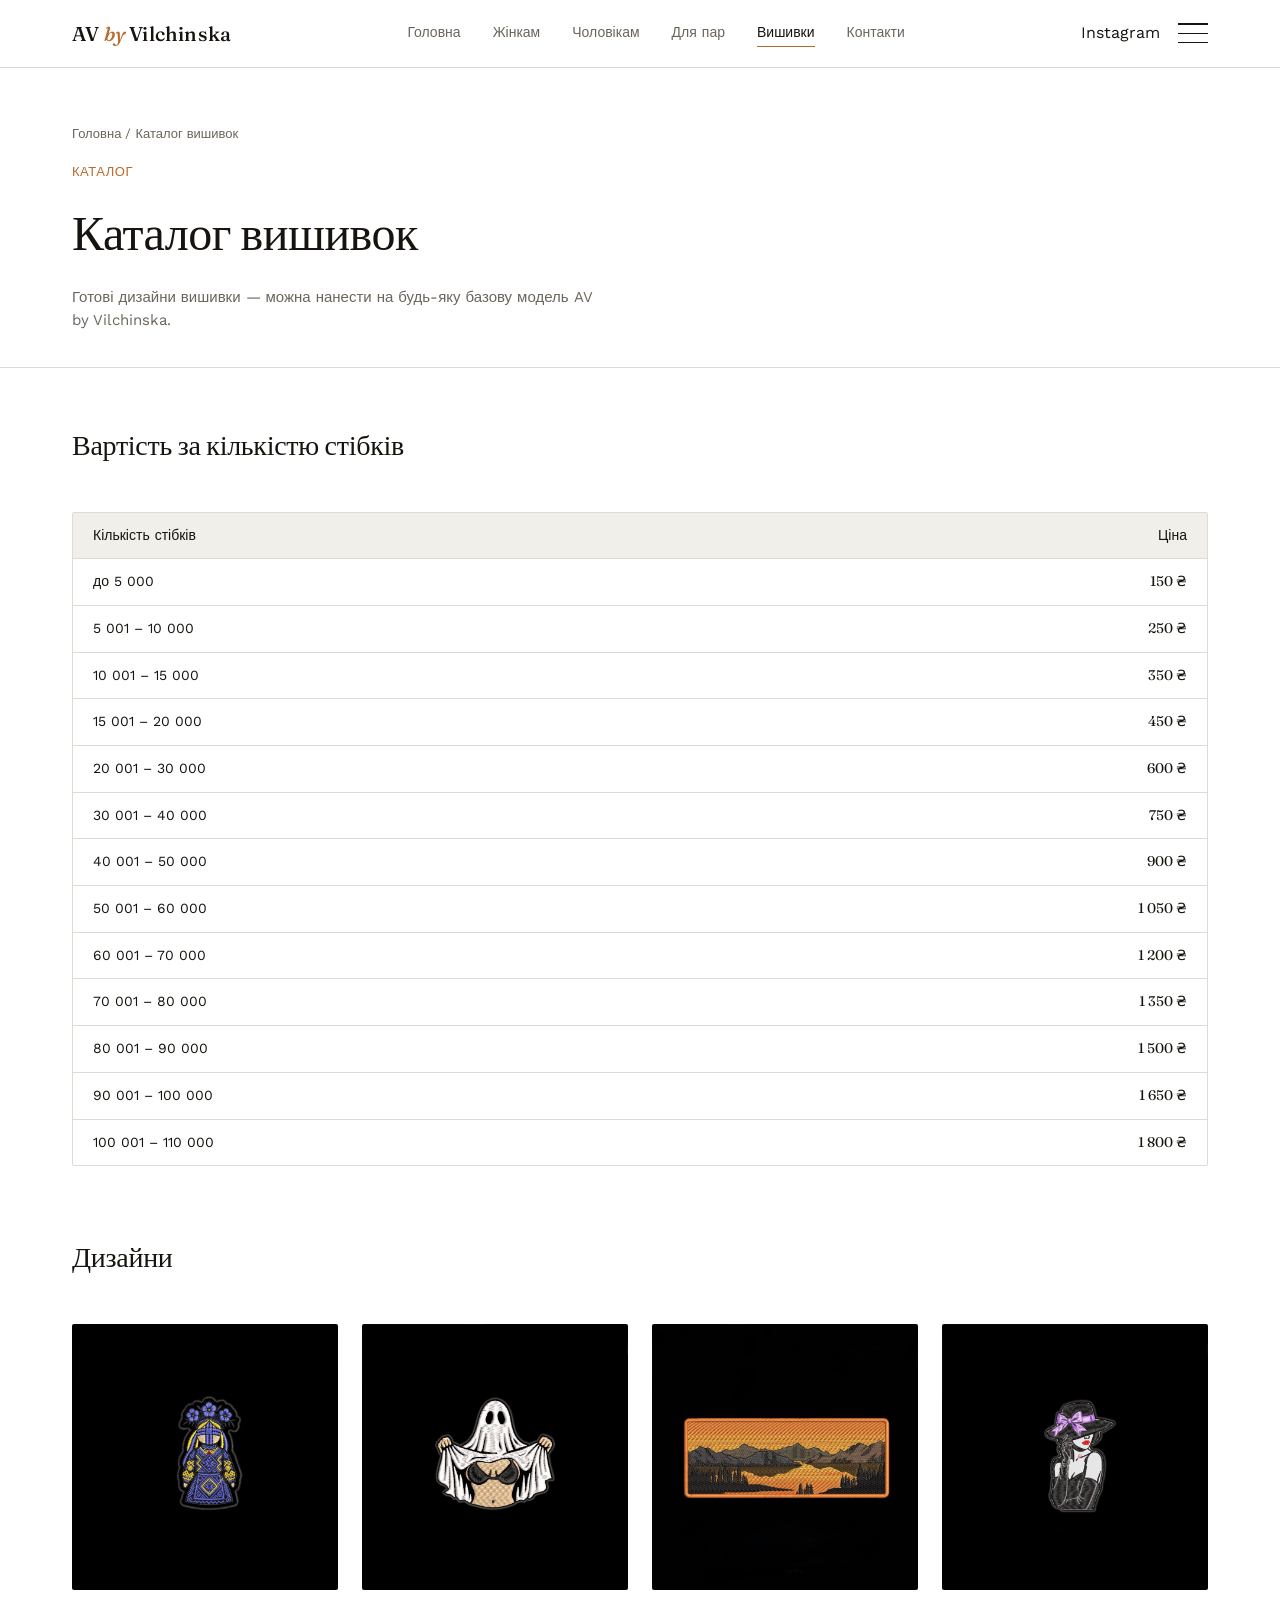
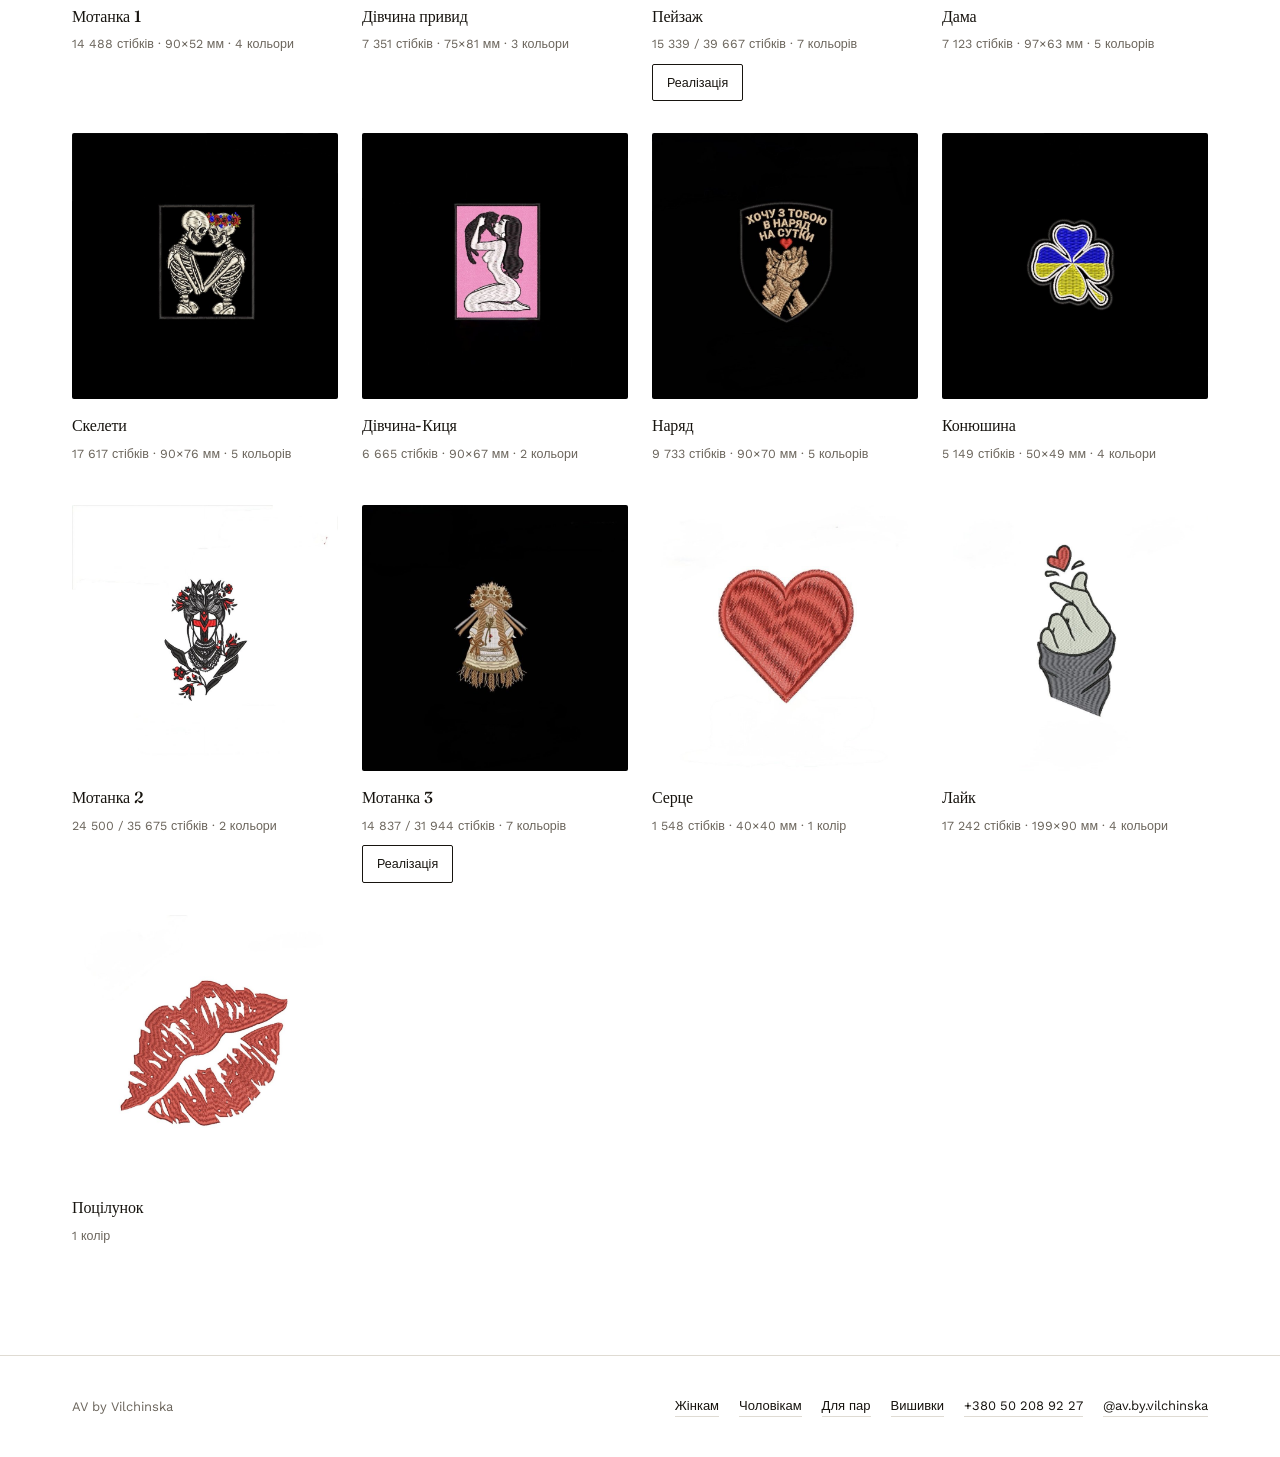
==== embroidery/index.html @ 15cbe973 "фіціч" ====
<!DOCTYPE html>
<html lang="uk">
<head>
<meta charset="UTF-8">
<meta name="color-scheme" content="light only">
<meta name="viewport" content="width=device-width, initial-scale=1.0">
<title>Каталог вишивок — AV by Vilchinska</title>
<meta name="description" content="Каталог вишивок AV by Vilchinska — дизайни, кількість стібків та вартість.">
<link rel="stylesheet" href="../assets/css/style.css">
</head>
<body>

<header class="site-header">
  <div class="header-inner">
    <a href="../index.html" class="logo">AV <span>by</span> Vilchinska</a>
    <nav class="main-nav">
      <a href="../index.html">Головна</a>
      <a href="../women/index.html">Жінкам</a>
      <a href="../men/index.html">Чоловікам</a>
      <a href="../pairs/index.html">Для пар</a>
      <a href="../embroidery/index.html" class="active">Вишивки</a>
      <a href="../index.html#location">Контакти</a>
    </nav>
    <div class="header-actions">
      <a class="icon-link" href="https://www.instagram.com/av.by.vilchinska" target="_blank" rel="noopener">Instagram</a>
      <button class="burger" id="burgerBtn" aria-label="Меню" aria-expanded="false"><span></span><span></span><span></span></button>
    </div>
  </div>
</header>

<div class="menu-overlay" id="menuOverlay" data-bg="../assets/images/hero-slide-1.jpg">
  <div class="menu-links">
    <a href="../index.html">Головна</a>
    <a href="../women/index.html">Жінкам</a>
    <a href="../men/index.html">Чоловікам</a>
    <a href="../pairs/index.html">Для пар</a>
    <a href="../embroidery/index.html">Вишивки</a>
    <a href="../index.html#location">Локація</a>
  </div>
  <div class="menu-bottom">
    <a href="tel:+380502089227">+380 50 208 92 27</a>
    <a href="https://www.instagram.com/av.by.vilchinska" target="_blank" rel="noopener">@av.by.vilchinska</a>
  </div>
</div>

<section class="page-hero">
  <div class="wrap">
    <div class="breadcrumb"><a href="../index.html">Головна</a> / Каталог вишивок</div>
    <div class="kicker">Каталог</div>
    <h1>Каталог вишивок</h1>
    <p>Готові дизайни вишивки — можна нанести на будь-яку базову модель AV by Vilchinska.</p>
  </div>
</section>

<div class="wrap">

  <section style="padding: 56px 0 0;">
    <div class="section-head" data-reveal>
      <h2 style="font-size: clamp(22px, 2.6vw, 28px);">Вартість за кількістю стібків</h2>
    </div>
    <div class="stitch-table" data-reveal>
      <div class="stitch-table-row"><span>Кількість стібків</span><span>Ціна</span></div>
      <div class="stitch-table-row"><span>до 5 000</span><span class="st-price">150 ₴</span></div>
      <div class="stitch-table-row"><span>5 001 – 10 000</span><span class="st-price">250 ₴</span></div>
      <div class="stitch-table-row"><span>10 001 – 15 000</span><span class="st-price">350 ₴</span></div>
      <div class="stitch-table-row"><span>15 001 – 20 000</span><span class="st-price">450 ₴</span></div>
      <div class="stitch-table-row"><span>20 001 – 30 000</span><span class="st-price">600 ₴</span></div>
      <div class="stitch-table-row"><span>30 001 – 40 000</span><span class="st-price">750 ₴</span></div>
      <div class="stitch-table-row"><span>40 001 – 50 000</span><span class="st-price">900 ₴</span></div>
      <div class="stitch-table-row"><span>50 001 – 60 000</span><span class="st-price">1 050 ₴</span></div>
      <div class="stitch-table-row"><span>60 001 – 70 000</span><span class="st-price">1 200 ₴</span></div>
      <div class="stitch-table-row"><span>70 001 – 80 000</span><span class="st-price">1 350 ₴</span></div>
      <div class="stitch-table-row"><span>80 001 – 90 000</span><span class="st-price">1 500 ₴</span></div>
      <div class="stitch-table-row"><span>90 001 – 100 000</span><span class="st-price">1 650 ₴</span></div>
      <div class="stitch-table-row"><span>100 001 – 110 000</span><span class="st-price">1 800 ₴</span></div>
    </div>
  </section>

  <section>
    <div class="section-head" data-reveal>
      <h2 style="font-size: clamp(22px, 2.6vw, 28px);">Дизайни</h2>
    </div>

    <div class="emb-grid">

      <div class="emb-card" data-reveal>
        <div class="emb-photo"><img src="../assets/images/embroidery/emb-motanka-1.jpg" alt="Вишивка «Мотанка 1»"></div>
        <h3>Мотанка 1</h3>
        <div class="emb-spec">14 488 стібків · 90×52 мм · 4 кольори</div>
      </div>

      <div class="emb-card" data-reveal>
        <div class="emb-photo"><img src="../assets/images/embroidery/emb-ghost-girl.jpg" alt="Вишивка «Дівчина привид»"></div>
        <h3>Дівчина привид</h3>
        <div class="emb-spec">7 351 стібків · 75×81 мм · 3 кольори</div>
      </div>

      <div class="emb-card" data-reveal>
        <div class="emb-photo"><img src="../assets/images/embroidery/emb-landscape.jpg" alt="Вишивка «Пейзаж»"></div>
        <h3>Пейзаж</h3>
        <div class="emb-spec">15 339 / 39 667 стібків · 7 кольорів</div>
        <a class="emb-realized" href="../men/t-shirts/index.html#emb-landscape">Реалізація</a>
      </div>

      <div class="emb-card" data-reveal>
        <div class="emb-photo"><img src="../assets/images/embroidery/emb-lady.jpg" alt="Вишивка «Дама»"></div>
        <h3>Дама</h3>
        <div class="emb-spec">7 123 стібків · 97×63 мм · 5 кольорів</div>
      </div>

      <div class="emb-card" data-reveal>
        <div class="emb-photo"><img src="../assets/images/embroidery/emb-skeletons.jpg" alt="Вишивка «Скелети»"></div>
        <h3>Скелети</h3>
        <div class="emb-spec">17 617 стібків · 90×76 мм · 5 кольорів</div>
      </div>

      <div class="emb-card" data-reveal>
        <div class="emb-photo"><img src="../assets/images/embroidery/emb-cat-girl.jpg" alt="Вишивка «Дівчина-Киця»"></div>
        <h3>Дівчина-Киця</h3>
        <div class="emb-spec">6 665 стібків · 90×67 мм · 2 кольори</div>
      </div>

      <div class="emb-card" data-reveal>
        <div class="emb-photo"><img src="../assets/images/embroidery/emb-outfit.jpg" alt="Вишивка «Наряд»"></div>
        <h3>Наряд</h3>
        <div class="emb-spec">9 733 стібків · 90×70 мм · 5 кольорів</div>
      </div>

      <div class="emb-card" data-reveal>
        <div class="emb-photo"><img src="../assets/images/embroidery/emb-clover.jpg" alt="Вишивка «Конюшина»"></div>
        <h3>Конюшина</h3>
        <div class="emb-spec">5 149 стібків · 50×49 мм · 4 кольори</div>
      </div>

      <div class="emb-card" data-reveal>
        <div class="emb-photo"><img src="../assets/images/embroidery/emb-motanka-2.jpg" alt="Вишивка «Мотанка 2»"></div>
        <h3>Мотанка 2</h3>
        <div class="emb-spec">24 500 / 35 675 стібків · 2 кольори</div>
      </div>

      <div class="emb-card" data-reveal>
        <div class="emb-photo"><img src="../assets/images/embroidery/emb-motanka-3.jpg" alt="Вишивка «Мотанка 3»"></div>
        <h3>Мотанка 3</h3>
        <div class="emb-spec">14 837 / 31 944 стібків · 7 кольорів</div>
        <a class="emb-realized" href="../women/t-shirts/index.html#emb-motanka3">Реалізація</a>
      </div>

      <div class="emb-card" data-reveal>
        <div class="emb-photo"><img src="../assets/images/embroidery/emb-heart.jpg" alt="Вишивка «Серце»"></div>
        <h3>Серце</h3>
        <div class="emb-spec">1 548 стібків · 40×40 мм · 1 колір</div>
      </div>

      <div class="emb-card" data-reveal>
        <div class="emb-photo"><img src="../assets/images/embroidery/emb-like.jpg" alt="Вишивка «Лайк»"></div>
        <h3>Лайк</h3>
        <div class="emb-spec">17 242 стібків · 199×90 мм · 4 кольори</div>
      </div>

      <div class="emb-card" data-reveal>
        <div class="emb-photo"><img src="../assets/images/embroidery/emb-kiss.jpg" alt="Вишивка «Поцілунок»"></div>
        <h3>Поцілунок</h3>
        <div class="emb-spec">1 колір</div>
      </div>

    </div>
  </section>

</div>

<footer class="site-footer">
  <div class="wrap footer-inner">
    <span>AV by Vilchinska</span>
    <div class="footer-links">
      <a href="../women/index.html">Жінкам</a>
      <a href="../men/index.html">Чоловікам</a>
      <a href="../pairs/index.html">Для пар</a>
      <a href="../embroidery/index.html">Вишивки</a>
      <a href="tel:+380502089227">+380 50 208 92 27</a>
      <a href="https://www.instagram.com/av.by.vilchinska" target="_blank" rel="noopener">@av.by.vilchinska</a>
    </div>
  </div>
</footer>

<script src="../assets/js/main.js"></script>
</body>
</html>
---- assets/css/style.css ----
@import url('https://fonts.googleapis.com/css2?family=Fraunces:ital,opsz,wght@0,9..144,300;0,9..144,400;0,9..144,500;0,9..144,600;1,9..144,400;1,9..144,500&family=Work+Sans:wght@300;400;500;600&display=swap');

:root{
  --bg: #FFFFFF;
  --bg-alt: #F1EFEA;
  --ink: #17140F;
  --ink-muted: #6B655C;
  --accent: #B96A2C;
  --line: #DFDBD3;
  --dark: #141210;
  --dark-ink: #EDE8E0;
  color-scheme: light only;
}

*{ box-sizing: border-box; }
html{ scroll-behavior: smooth; color-scheme: light only; overflow-x: hidden; }
body{
  margin:0;
  background: var(--bg);
  color: var(--ink);
  font-family: 'Work Sans', sans-serif;
  font-weight: 400;
  line-height: 1.55;
  -webkit-font-smoothing: antialiased;
  overflow-x: hidden;
  width: 100%;
}
img{ display:block; max-width:100%; }
a{ color: inherit; }

h1,h2,h3{
  font-family: 'Fraunces', serif;
  font-weight: 500;
  margin: 0;
  letter-spacing: -0.01em;
}

.wrap{ max-width: 1200px; margin: 0 auto; padding: 0 32px; }
@media (max-width: 640px){
  .wrap{ padding: 0 20px; }
  .header-inner{ padding: 16px 20px; }
  .hero-content{ left: 20px; right: 20px; }
}

/* ---------- HEADER ---------- */
header.site-header{
  position: sticky; top: 0; z-index: 50;
  background: rgba(255,255,255,0.92);
  backdrop-filter: blur(10px);
  border-bottom: 1px solid var(--line);
}
.header-inner{
  display:flex; align-items:center; justify-content: space-between;
  padding: 18px 32px;
  max-width: 1200px; margin: 0 auto;
}
.logo{
  font-family:'Fraunces', serif;
  font-size: 20px;
  font-weight: 500;
  text-decoration: none;
  letter-spacing: 0.01em;
}
.logo span{ color: var(--accent); font-style: italic; }
.main-nav{ display:flex; align-items:center; gap: 32px; }
.main-nav a{
  font-size: 14px;
  text-decoration:none;
  color: var(--ink-muted);
  transition: color .2s ease;
}
.main-nav a:hover, .main-nav a.active{ color: var(--ink); }
.header-actions{ display:flex; align-items:center; gap: 18px; }
.icon-link{ color: var(--ink); text-decoration:none; }
.btn-catalog{
  background: var(--ink); color:#fff; text-decoration:none;
  padding: 10px 20px; font-size: 13.5px; border-radius: 2px;
  transition: background .2s ease;
}
.btn-catalog:hover{ background: var(--accent); }

.burger{
  width: 30px; height: 20px;
  display:flex; flex-direction: column; justify-content: space-between;
  background:none; border:none; padding:0; cursor:pointer;
}
.burger span{ display:block; height: 1.4px; width:100%; background: var(--ink); transition: transform .3s ease, opacity .3s ease; }
.burger[aria-expanded="true"] span:nth-child(1){ transform: translateY(9.3px) rotate(45deg); }
.burger[aria-expanded="true"] span:nth-child(2){ opacity:0; }
.burger[aria-expanded="true"] span:nth-child(3){ transform: translateY(-9.3px) rotate(-45deg); }

.menu-overlay{
  position: fixed; inset:0; background: var(--dark); color: var(--dark-ink);
  z-index: 60; display:flex; flex-direction:column; justify-content:center;
  padding: 40px; transform: translateY(-100%);
  transition: transform .5s cubic-bezier(.76,0,.24,1);
}
.menu-overlay.open{ transform: translateY(0); }
.menu-overlay .menu-links{ display:flex; flex-direction:column; gap: 20px; margin-bottom: 50px; }
.menu-overlay .menu-links a{
  font-family:'Fraunces', serif; font-size: clamp(30px, 8vw, 46px);
  color: var(--dark-ink); text-decoration:none; font-style: italic;
}
.menu-overlay .menu-bottom{ display:flex; flex-direction:column; gap: 10px; font-size: 15px; }
.menu-overlay .menu-bottom a{ color:#B9B2A6; text-decoration:none; }

@media (max-width: 900px){
  .main-nav{ display:none; }
  .header-actions .btn-catalog{ display:none; }
}

/* ---------- REVEAL (light touch) ---------- */
[data-reveal]{ opacity:0; transform: translateY(14px); transition: opacity .7s ease, transform .7s ease; }
[data-reveal].in-view{ opacity:1; transform: translateY(0); }
@media (prefers-reduced-motion: reduce){
  [data-reveal]{ opacity:1 !important; transform:none !important; transition:none !important; }
}

/* ---------- HERO SLIDER ---------- */
.hero{ position: relative; height: 88vh; min-height: 520px; overflow:hidden; }
.hero-track{ display:flex; width:100%; height:100%; transition: transform .55s cubic-bezier(.65,0,.35,1); touch-action: pan-y; }
.hero-slide{ position:relative; flex: 0 0 100%; width:100%; height:100%; }
.hero-slide img{ width:100%; height:100%; object-fit: cover; object-position: center 20%; max-width: 2200px; margin: 0 auto; }
.hero::after{ content:''; position:absolute; inset:0; background: linear-gradient(180deg, rgba(20,18,16,0.12) 0%, rgba(20,18,16,0.06) 40%, rgba(20,18,16,0.72) 100%); pointer-events:none; z-index:1; }
.hero-content{ position:absolute; left:24px; right:24px; bottom:52px; color:#fff; display:flex; justify-content:space-between; align-items:flex-end; gap:24px; flex-wrap:wrap; z-index:2; }
.hero-title{ font-size: clamp(30px, 5.6vw, 58px); line-height: 1.05; max-width: 680px; font-style: italic; font-weight: 400; text-shadow: 0 2px 18px rgba(0,0,0,.28); }
.hero-tagline{ font-size: 13px; letter-spacing: 0.12em; text-transform: uppercase; color:#fff; margin-bottom: 14px; opacity: .92; }
.hero-sub{
  max-width: 360px;
  font-size: 16px;
  line-height: 1.5;
  font-weight: 500;
  color: #fff;
  padding-bottom: 6px;
  text-shadow: 0 1px 14px rgba(0,0,0,.4), 0 1px 3px rgba(0,0,0,.5);
}
.hero-sub strong{ font-weight: 600; }

.hero-dots{
  position:absolute; left:50%; transform:translateX(-50%); bottom: 18px; z-index:3;
  display:flex; gap:8px;
}
.hero-dots button{
  width:7px; height:7px; border-radius:50%; border:1px solid rgba(255,255,255,.8);
  background: rgba(255,255,255,.25); padding:0; cursor:pointer; transition: background .2s ease, transform .2s ease;
}
.hero-dots button.active{ background:#fff; transform: scale(1.2); }

.hero-arrow{
  position:absolute; top:50%; transform: translateY(-50%); z-index:3;
  width:40px; height:40px; border-radius:50%; border:1px solid rgba(255,255,255,.5);
  background: rgba(20,18,16,.25); color:#fff; font-size:18px; cursor:pointer;
  display:flex; align-items:center; justify-content:center;
}
.hero-arrow.left{ left:16px; }
.hero-arrow.right{ right:16px; }
@media (max-width: 720px){ .hero-arrow{ display:none; } }

/* ---------- CATEGORY BLOCKS ---------- */
.categories{ padding: 90px 0; }
.categories-grid{ display:grid; grid-template-columns: 1fr 1fr; gap: 28px; }
.categories-grid.cols-3{ grid-template-columns: 1fr 1fr 1fr; }
@media (max-width: 900px){ .categories-grid.cols-3{ grid-template-columns: 1fr 1fr; } }
@media (min-width: 900px){
  .categories-grid:not(.cols-3){ max-width: 780px; margin: 0 auto; }
}
.category-card{ display:flex; flex-direction:column; border-radius: 2px; overflow:hidden; text-decoration:none; }
.category-card .cat-photo{ position:relative; aspect-ratio: 3/4; overflow:hidden; background: var(--bg-alt); }
@media (min-width: 900px){
  .category-card .cat-photo{ aspect-ratio: 4/3.6; }
}
.category-card .cat-photo img{ width:100%; height:100%; object-fit:cover; transition: transform .6s ease; }
.category-card:hover .cat-photo img{ transform: scale(1.04); }
.category-card .cat-content{ padding: 20px 4px 0; color: var(--ink); }
.category-card h3{ font-size: clamp(20px, 2.6vw, 26px); margin-bottom: 6px; }
.category-card p{ font-size: 14px; color: var(--ink-muted); margin: 0 0 16px; }
.category-card .cat-btn{
  display:inline-block; background: var(--ink); color:#fff; text-decoration:none;
  padding: 12px 24px; font-size: 13.5px; border-radius: 2px; transition: background .2s ease, color .2s ease;
}
.category-card .cat-btn:hover{ background: var(--accent); color:#fff; }

@media (max-width: 720px){ .categories-grid{ grid-template-columns: 1fr; } }

/* ---------- GENERIC KICKER ---------- */
.kicker{ font-size:13px; color: var(--accent); font-weight:500; letter-spacing: 0.04em; margin-bottom: 14px; text-transform: uppercase; }

/* ---------- CATALOG CONTACTS BLOCK ---------- */
.catalog-contacts{
  background: var(--bg-alt);
  border: 1px solid var(--line);
  border-radius: 2px;
  padding: 28px 28px;
  display:flex;
  flex-wrap: wrap;
  align-items:center;
  justify-content: space-between;
  gap: 18px;
  margin: 0 0 56px;
}
.catalog-contacts .cc-text{ font-size: 14px; color: var(--ink-muted); }
.catalog-contacts .cc-links{ display:flex; flex-wrap: wrap; gap: 14px; }
.catalog-contacts .cc-links a{
  display:inline-flex; align-items:center; gap:8px;
  background: #fff; border:1px solid var(--line); color: var(--ink);
  text-decoration:none; padding: 11px 18px; font-size: 13.5px; border-radius: 2px;
  transition: background .2s ease, color .2s ease, border-color .2s ease;
}
.catalog-contacts .cc-links a:hover{ background: var(--ink); color:#fff; border-color: var(--ink); }
@media (max-width: 640px){
  .catalog-contacts{ padding: 22px 18px; flex-direction: column; align-items: flex-start; }
}

/* ---------- SECTION HEAD ---------- */
.section-head{ margin-bottom: 44px; }
.section-head h2{ font-size: clamp(28px, 3.4vw, 40px); margin-bottom: 10px; }
.section-head p{ color: var(--ink-muted); font-size: 15px; max-width: 480px; }
.section-head.center{ text-align:center; }
.section-head.center p{ margin: 0 auto; }

/* ---------- BREADCRUMB / PAGE HERO ---------- */
.page-hero{ padding: 56px 0 20px; border-bottom: 1px solid var(--line); }
.breadcrumb{ font-size: 13px; color: var(--ink-muted); margin-bottom: 18px; }
.breadcrumb a{ text-decoration:none; color: var(--ink-muted); }
.breadcrumb a:hover{ color: var(--ink); }
.page-hero h1{ font-size: clamp(32px, 4.4vw, 48px); margin-bottom: 12px; }
.page-hero p{ color: var(--ink-muted); font-size: 15px; max-width: 520px; }
.catalog-switch{ display:flex; gap: 18px; margin-top: 22px; }
.catalog-switch a{
  font-size: 13.5px; text-decoration:none; padding: 8px 0;
  border-bottom: 2px solid transparent; color: var(--ink-muted);
}
.catalog-switch a.active{ color: var(--ink); border-color: var(--accent); }

/* ---------- PRODUCT GRID ---------- */
.product-grid{
  display:grid; grid-template-columns: repeat(3, 1fr); gap: 40px 28px;
  padding: 56px 0 100px;
}
.product-card{ display:flex; flex-direction:column; }
.product-photo{ aspect-ratio: 4/5; overflow:hidden; background: var(--bg-alt); border-radius: 2px; margin-bottom: 16px; }
.product-photo img{ width:100%; height:100%; object-fit:cover; transition: transform .5s ease; }
.product-card:hover .product-photo img{ transform: scale(1.03); }
.product-card h3{ font-size: 17px; font-weight: 500; margin-bottom: 6px; }
.product-meta{ font-size: 13px; color: var(--ink-muted); margin-bottom: 4px; }
.product-meta .label{ color: var(--ink); font-weight:500; }
.product-price{ font-family:'Fraunces', serif; font-size: 16px; margin: 8px 0 12px; }
.product-order{
  align-self:flex-start; font-size: 13px; text-decoration:none; color: var(--ink);
  border-bottom: 1px solid var(--ink); padding-bottom: 2px; transition: color .2s ease, border-color .2s ease;
}
.product-order:hover{ color: var(--accent); border-color: var(--accent); }

@media (max-width: 900px){ .product-grid{ grid-template-columns: 1fr 1fr; gap: 30px 20px; } }
@media (max-width: 560px){ .product-grid{ grid-template-columns: 1fr; } }

/* ---------- SPLIT (about / process) ---------- */
.split{ display:grid; grid-template-columns: 1.05fr 0.95fr; gap: 72px; align-items:center; padding: 100px 0; }
.split.reverse .split-img{ order:2; }
.split.reverse .split-text{ order:1; }
.split-img img{ border-radius: 2px; }
.split-text .kicker{ font-size:13px; color: var(--accent); margin-bottom: 16px; font-weight:500; }
.split-text h2{ font-size: clamp(28px, 3.4vw, 40px); margin-bottom: 20px; }
.split-text p{ color: var(--ink-muted); font-size: 16px; max-width: 460px; }
.split-text p + p{ margin-top: 12px; }
@media (max-width: 860px){
  .split{ grid-template-columns: 1fr; gap: 32px; padding: 64px 0; }
  .split.reverse .split-img{ order:1; }
  .split.reverse .split-text{ order:2; }
}

/* ---------- PERKS ---------- */
.perks{ border-top: 1px solid var(--line); border-bottom: 1px solid var(--line); }
.perks-grid{ display:grid; grid-template-columns: repeat(4, 1fr); gap: 24px; padding: 40px 0; }
.perk{ display:flex; flex-direction:column; gap: 8px; }
.perk svg{ width:24px; height:24px; stroke: var(--accent); }
.perk .perk-title{ font-size: 14px; font-weight:500; }
.perk .perk-sub{ font-size: 12px; color: var(--ink-muted); }
@media (max-width: 720px){ .perks-grid{ grid-template-columns: 1fr 1fr; } }

/* ---------- FAQ ---------- */
.faq{ padding: 90px 0; }
.faq-item{ border-top: 1px solid var(--line); }
.faq-item:last-child{ border-bottom: 1px solid var(--line); }
.faq-item summary{
  cursor:pointer; list-style:none; padding: 20px 0;
  display:flex; justify-content:space-between; align-items:center;
  font-size: 15.5px; font-weight:500;
}
.faq-item summary::-webkit-details-marker{ display:none; }
.faq-item summary .plus{ font-family:'Fraunces', serif; font-size: 20px; color: var(--accent); transition: transform .3s ease; }
.faq-item[open] summary .plus{ transform: rotate(45deg); }
.faq-item p{ margin: 0 0 22px; color: var(--ink-muted); font-size: 14.5px; max-width: 560px; }

/* ---------- LOCATION ---------- */
.location{ padding: 90px 0; background: var(--bg-alt); }
.location-wrap{ display:grid; grid-template-columns: 1.2fr 0.8fr; border: 1px solid var(--line); background: #fff; }
.location-map{ position:relative; min-height: 400px; background: var(--bg-alt); }
.location-map iframe, .location-map img{ position:absolute; inset:0; width:100%; height:100%; border:0; object-fit:cover; }
.location-card{ padding: 52px 44px; display:flex; flex-direction:column; justify-content:center; border-left: 1px solid var(--line); }
.location-card .kicker{ font-size:13px; color: var(--accent); font-weight:500; margin-bottom: 14px; }
.location-card h2{ font-size: clamp(24px, 3vw, 32px); margin-bottom: 8px; }
.location-card .addr{ color: var(--ink-muted); font-size: 15px; margin: 0 0 24px; }
.hours-row{ display:flex; justify-content:space-between; font-size: 14px; padding: 8px 0; border-top: 1px solid var(--line); }
.hours-row:last-child{ border-bottom: 1px solid var(--line); }
.status{ font-size: 13px; font-weight:500; margin: 18px 0; display:flex; align-items:center; gap:8px; }
.status .dot{ width:7px; height:7px; border-radius:50%; background: var(--ink-muted); }
.status.open .dot{ background:#5C7A4E; }
.status.closed .dot{ background:#B3402F; }
.phone-line{ font-size: 14px; color: var(--ink-muted); margin: 0 0 20px; }
.phone-line a{ color: var(--ink); border-bottom: 1px solid var(--line); text-decoration:none; }
.btn-outline{
  background: transparent; color: var(--ink); border: 1px solid var(--ink);
  display:inline-flex; align-self:flex-start; padding: 12px 24px; text-decoration:none;
  font-size: 13.5px; border-radius: 2px; transition: background .2s ease, color .2s ease;
}
.btn-outline:hover{ background: var(--ink); color:#fff; }
@media (max-width: 860px){
  .location-wrap{ grid-template-columns: 1fr; }
  .location-card{ border-left:none; border-top: 1px solid var(--line); }
}

/* ---------- NEWSLETTER ---------- */
.newsletter{ background: var(--dark); color: var(--dark-ink); padding: 100px 32px; text-align:center; }
.newsletter-inner{ max-width: 460px; margin:0 auto; }
.newsletter .kicker{ color: var(--accent); font-size:13px; font-weight:500; margin-bottom:16px; }
.newsletter h2{ color: var(--dark-ink); font-size: clamp(26px, 3.4vw, 36px); margin-bottom: 14px; }
.newsletter-inner p{ color:#B9B2A6; font-size:14.5px; margin-bottom: 30px; }
.newsletter-form{ display:flex; gap:10px; margin-bottom:16px; }
.newsletter-form input[type="email"]{
  flex:1; background:transparent; border:1px solid #514C44; color: var(--dark-ink);
  padding: 13px 15px; font-size:14.5px; border-radius:2px; font-family:inherit;
}
.newsletter-form input::placeholder{ color:#8B8578; }
.newsletter-form input:focus{ outline:none; border-color: var(--accent); }
.consent{ display:flex; align-items:flex-start; gap:9px; font-size:12px; color:#9A9488; text-align:left; cursor:pointer; }
.consent input{ margin-top:2px; accent-color: var(--accent); }
.newsletter-success{ font-family:'Fraunces', serif; font-size:19px; color: var(--dark-ink); padding: 16px 0 4px; }
@media (max-width: 560px){ .newsletter-form{ flex-direction:column; } }

/* ---------- FOOTER ---------- */
footer.site-footer{ border-top: 1px solid var(--line); padding: 40px 0; }
.footer-inner{ display:flex; justify-content:space-between; align-items:center; flex-wrap:wrap; gap:16px; font-size:13px; color: var(--ink-muted); }
.footer-inner a{ color: var(--ink); text-decoration:none; border-bottom:1px solid var(--line); }
.footer-links{ display:flex; gap:20px; flex-wrap:wrap; }

.btn{
  display:inline-flex; align-items:center; gap:10px; background: var(--ink); color:#fff;
  text-decoration:none; padding:15px 30px; border-radius:2px; font-size:14.5px; transition: background .2s ease;
}
.btn:hover{ background: var(--accent); }

/* ---------- PRODUCT DETAIL (single product, swatches) ---------- */
.pd-wrap{ display:grid; grid-template-columns: 1fr 1fr; gap: 60px; padding: 50px 0 100px; align-items: start; }
.pd-wrap.pd-info-only{ grid-template-columns: 1fr; max-width: 480px; padding-top: 24px; }
.pd-photo{ aspect-ratio: 4/5; overflow:hidden; background: var(--bg-alt); border-radius: 2px; }
.pd-photo img{ width:100%; height:100%; object-fit:cover; transition: opacity .25s ease; }
.pd-info h2{ font-size: clamp(24px, 3vw, 32px); margin-bottom: 10px; }
.pd-price{ font-family:'Fraunces', serif; font-size: 22px; color: var(--ink); margin: 0 0 24px; }
.pd-block{ margin-bottom: 26px; }
.pd-block .pd-label{ font-size: 13px; color: var(--ink-muted); text-transform: uppercase; letter-spacing: 0.04em; margin-bottom: 10px; }
.pd-sizes{ display:flex; gap: 10px; flex-wrap: wrap; }
.pd-sizes span{ border:1px solid var(--line); padding: 8px 16px; font-size: 14px; border-radius: 2px; }

.swatches{ display:flex; gap: 12px; align-items:center; }
.swatch{
  width: 30px; height: 30px; border-radius: 50%;
  border: 1px solid rgba(0,0,0,.12);
  cursor: pointer; padding: 0; position: relative;
  box-shadow: 0 0 0 1px var(--bg) inset;
  transition: transform .15s ease, box-shadow .15s ease;
}
.swatch:hover{ transform: scale(1.08); }
.swatch.active{ box-shadow: 0 0 0 2px var(--bg), 0 0 0 3.5px var(--ink); }

.pd-fabric p{ font-size: 14.5px; color: var(--ink-muted); margin: 0 0 4px; }
.pd-fabric .fabric-label{ color: var(--ink); font-weight: 500; }

.pd-order{
  display:block; text-align:center; margin-top: 22px;
  background: var(--ink); color:#fff !important; text-decoration:none;
  border-bottom:none !important; padding: 16px 24px; font-size: 15px; font-weight:500;
  border-radius: 2px; transition: background .2s ease;
}
.pd-order:hover{ background: var(--accent); color:#fff !important; }

/* photo gallery (swipeable) */
.pd-gallery{ position: relative; overflow: hidden; }
.pd-gallery-track{ display:flex; height:100%; transition: transform .45s cubic-bezier(.65,0,.35,1); }
.pd-gallery-track .pd-slide{ flex: 0 0 100%; width:100%; height:100%; }
.pd-gallery-track .pd-slide img{ width:100%; height:100%; object-fit:cover; }
.pd-gallery-dots{
  position:absolute; left:50%; bottom:14px; transform:translateX(-50%);
  display:flex; gap:7px; z-index:2;
}
.pd-gallery-dots button{
  width:6px; height:6px; border-radius:50%; border:1px solid rgba(255,255,255,.8);
  background: rgba(255,255,255,.3); padding:0; cursor:pointer;
}
.pd-gallery-dots button.active{ background:#fff; }
.pd-gallery-arrow{
  position:absolute; top:50%; transform:translateY(-50%); z-index:2;
  width:32px; height:32px; border-radius:50%; border:1px solid rgba(255,255,255,.5);
  background: rgba(20,18,16,.28); color:#fff; font-size:15px; cursor:pointer;
  display:flex; align-items:center; justify-content:center;
}
.pd-gallery-arrow.left{ left:10px; }
.pd-gallery-arrow.right{ right:10px; }
@media (max-width: 720px){ .pd-gallery-arrow{ display:none; } }

/* stacked product blocks on a catalog page */
.product-block{ padding: 56px 0; border-top: 1px solid var(--line); }
.product-block:first-of-type{ border-top: none; }

@media (max-width: 860px){
  .pd-wrap{ grid-template-columns: 1fr; gap: 28px; padding: 30px 0 70px; }
  .pd-photo{ position: static; }
}

/* ---------- COMING SOON ---------- */
.coming-soon{
  padding: 140px 0;
  text-align: center;
}
.coming-soon .kicker{ justify-content: center; display:flex; }
.coming-soon h2{
  font-family: 'Fraunces', serif;
  font-style: italic;
  font-size: clamp(28px, 5vw, 46px);
  color: var(--ink);
}

/* ---------- EMBROIDERY CATALOG ---------- */
.stitch-table{
  border: 1px solid var(--line);
  border-radius: 2px;
  overflow: hidden;
  margin-bottom: 70px;
}
.stitch-table-row{
  display:grid; grid-template-columns: 1fr auto;
  padding: 12px 20px; font-size: 14px;
  border-top: 1px solid var(--line);
}
.stitch-table-row:first-child{ border-top:none; background: var(--bg-alt); font-weight:500; }
.stitch-table-row .st-price{ font-family:'Fraunces', serif; }

.emb-grid{
  display:grid; grid-template-columns: repeat(4, 1fr); gap: 32px 24px;
  padding-bottom: 100px;
}
.emb-card{ display:flex; flex-direction:column; }
.emb-photo{ aspect-ratio: 1/1; overflow:hidden; background: var(--bg-alt); border-radius:2px; margin-bottom:14px; }
.emb-photo img{ width:100%; height:100%; object-fit:cover; transition: transform .4s ease; }
.emb-card:hover .emb-photo img{ transform: scale(1.04); }
.emb-card h3{ font-size:16px; margin-bottom:6px; }
.emb-spec{ font-size:12.5px; color: var(--ink-muted); margin-bottom: 10px; }
.emb-realized{
  align-self:flex-start; font-size:12.5px; text-decoration:none; color: var(--ink);
  border: 1px solid var(--ink); border-radius:2px; padding: 8px 14px;
  transition: background .2s ease, color .2s ease;
}
.emb-realized:hover{ background: var(--ink); color:#fff; }

@media (max-width: 900px){ .emb-grid{ grid-template-columns: repeat(2, 1fr); } }
@media (max-width: 560px){
  .emb-grid{ grid-template-columns: 1fr 1fr; gap: 22px 14px; }
  .stitch-table-row{ padding: 10px 14px; font-size: 13px; }
}

/* ---------- EMPTY STATE ---------- */
.empty-note{ color: var(--ink-muted); font-size: 14px; padding: 20px 0 60px; }

/* ---------- DYNAMIC HEADER ---------- */
header.site-header{ transition: box-shadow .3s ease, padding .3s ease; }
header.site-header.scrolled{
  box-shadow: 0 1px 0 var(--line), 0 8px 20px -12px rgba(20,18,16,.15);
}
header.site-header.scrolled .header-inner{ padding-top: 12px; padding-bottom: 12px; }
.main-nav a{ position: relative; padding-bottom: 2px; }
.main-nav a::after{
  content:''; position:absolute; left:0; right:100%; bottom:-2px; height:1.5px;
  background: var(--accent); transition: right .25s ease;
}
.main-nav a:hover::after, .main-nav a.active::after{ right:0; }

/* ---------- BURGER MENU PHOTO BACKGROUND ---------- */
.menu-overlay{
  background-color: var(--dark);
  background-size: cover;
  background-position: center;
  background-blend-mode: multiply;
}
.menu-overlay::before{
  content:''; position:absolute; inset:0; background: rgba(10,9,8,.6); z-index:0;
}
.menu-overlay .menu-links, .menu-overlay .menu-bottom{ position: relative; z-index: 1; }

/* ---------- CATALOG FILTER BAR ---------- */
.catalog-filter{
  display:flex; align-items:center; justify-content: space-between;
  gap: 14px; margin-bottom: 26px; flex-wrap: wrap;
}
.filter-btn{
  display:inline-flex; align-items:center; gap:8px;
  background:#fff; border:1px solid var(--line); color: var(--ink);
  padding: 11px 18px; font-size: 13.5px; border-radius: 2px; cursor:pointer;
  transition: background .2s ease, color .2s ease;
}
.filter-btn:hover{ background: var(--ink); color:#fff; }
.filter-btn svg{ width:15px; height:15px; }
.filter-count{
  background: var(--accent); color:#fff; font-size: 11px; line-height:1;
  border-radius: 50%; width:16px; height:16px; display:flex; align-items:center; justify-content:center;
}

.filter-panel{
  position: fixed; inset: 0; z-index: 70; display:none;
}
.filter-panel.open{ display:block; }
.filter-panel .filter-backdrop{
  position:absolute; inset:0; background: rgba(20,18,16,.45);
}
.filter-sheet{
  position:absolute; left:0; right:0; bottom:0;
  background:#fff; border-radius: 16px 16px 0 0;
  padding: 26px 24px 32px; max-height: 82vh; overflow-y:auto;
  transform: translateY(100%); transition: transform .35s cubic-bezier(.65,0,.35,1);
}
.filter-panel.open .filter-sheet{ transform: translateY(0); }
.filter-sheet-handle{ width:36px; height:4px; background: var(--line); border-radius:2px; margin: 0 auto 20px; }
.filter-section{ margin-bottom: 26px; }
.filter-section .filter-heading{ font-size: 13px; text-transform: uppercase; letter-spacing:.04em; color: var(--ink-muted); margin-bottom: 14px; }
.filter-options{ display:flex; flex-direction: column; gap: 10px; }
.filter-option{
  display:flex; align-items:center; justify-content: space-between;
  border: 1px solid var(--line); border-radius: 2px;
  padding: 15px 18px; font-size: 15px; cursor:pointer;
  background:#fff; transition: border-color .2s ease, background .2s ease;
}
.filter-option.active{ border-color: var(--ink); background: var(--bg-alt); font-weight:500; }
.filter-option .check{ width:18px; height:18px; border-radius:50%; border:1.5px solid var(--line); flex-shrink:0; position:relative; }
.filter-option.active .check{ border-color: var(--ink); }
.filter-option.active .check::after{
  content:''; position:absolute; inset:3px; border-radius:50%; background: var(--ink);
}
.filter-actions{ display:flex; gap: 10px; margin-top: 6px; }
.filter-reset{
  flex: 1; background: #fff; color: var(--ink); border: 1px solid var(--line); border-radius:2px;
  padding: 16px; font-size: 15px; cursor:pointer;
}
.filter-reset:hover{ border-color: var(--ink); }
.filter-apply{
  flex: 1.4; background: var(--ink); color:#fff; border:none; border-radius:2px;
  padding: 16px; font-size: 15px; cursor:pointer;
}
.filter-apply:hover{ background: var(--accent); }
.filter-close{
  position:absolute; top:20px; right:20px; background:none; border:none; font-size:22px; cursor:pointer; color: var(--ink-muted);
}

@media (min-width: 720px){
  .filter-sheet{
    left:auto; right: 32px; bottom:auto; top: 90px;
    width: 340px; border-radius: 4px; transform: translateY(-12px); opacity:0;
    transition: transform .25s ease, opacity .25s ease; max-height: 70vh;
  }
  .filter-panel.open .filter-sheet{ transform: translateY(0); opacity:1; }
  .filter-sheet-handle{ display:none; }
}

/* ---------- CATALOG VIEW MODES: list / grid ---------- */
.catalog-body.view-grid .product-block{ display:none; }
.catalog-body.view-grid .tile-grid{ display:grid; }
.tile-grid{ display:none; grid-template-columns: repeat(4, 1fr); gap: 22px 18px; padding: 8px 0 60px; }
.tile-card{ cursor:pointer; }
.tile-photo{ aspect-ratio: 4/5; overflow:hidden; background: var(--bg-alt); border-radius:2px; margin-bottom:10px; }
.tile-photo img{ width:100%; height:100%; object-fit:cover; }
.tile-title{ font-size: 13px; margin-bottom: 3px; }
.tile-price{ font-family:'Fraunces', serif; font-size: 13.5px; color: var(--ink-muted); }
.catalog-body.detail-open .tile-grid{ display:none !important; }
.catalog-body.detail-open .product-block{ display:none; }
.catalog-body.detail-open .product-block.detail-active{ display:block; }
.back-to-catalog{
  display:none; align-items:center; gap:8px; font-size: 13.5px; color: var(--ink-muted);
  text-decoration:none; margin: 0 0 30px; cursor:pointer; border:none; background:none; padding:0;
}
.catalog-body.detail-open .back-to-catalog{ display:inline-flex; }

@media (max-width: 900px){ .tile-grid{ grid-template-columns: repeat(2, 1fr); } }

/* ---------- SIZE CHART LINK + MODAL ---------- */
.size-chart-link{
  display:inline-flex; align-items:center; gap:6px;
  font-size: 13.5px; color: var(--ink); text-decoration:none;
  border-bottom: 1px solid var(--ink); padding-bottom:2px; cursor:pointer; background:none; border-top:none; border-left:none; border-right:none;
  margin: 4px 0 22px;
}
.size-chart-link:hover{ color: var(--accent); border-color: var(--accent); }

.size-modal{ position:fixed; inset:0; z-index:80; display:none; align-items:center; justify-content:center; padding: 20px; }
.size-modal.open{ display:flex; }
.size-modal-backdrop{ position:absolute; inset:0; background: rgba(20,18,16,.7); }
.size-modal-inner{ position:relative; max-width: 480px; width:100%; background:#fff; border-radius:4px; padding: 16px; z-index:1; }
.size-modal-inner img{ width:100%; border-radius:2px; }
.size-modal-close{
  position:absolute; top:-14px; right:-14px; width:34px; height:34px; border-radius:50%;
  background:#fff; border:1px solid var(--line); font-size:18px; cursor:pointer; z-index:2;
}

/* ---------- PAIRS DESCRIPTION LINKS ---------- */
.pairs-links{ display:flex; gap:12px; margin: 6px 0 22px; flex-wrap:wrap; }
.pairs-links a{
  background: var(--bg-alt); border:1px solid var(--line); color: var(--ink); text-decoration:none;
  padding: 11px 20px; font-size: 13.5px; border-radius:2px; transition: background .2s ease, color .2s ease;
}
.pairs-links a:hover{ background: var(--ink); color:#fff; }
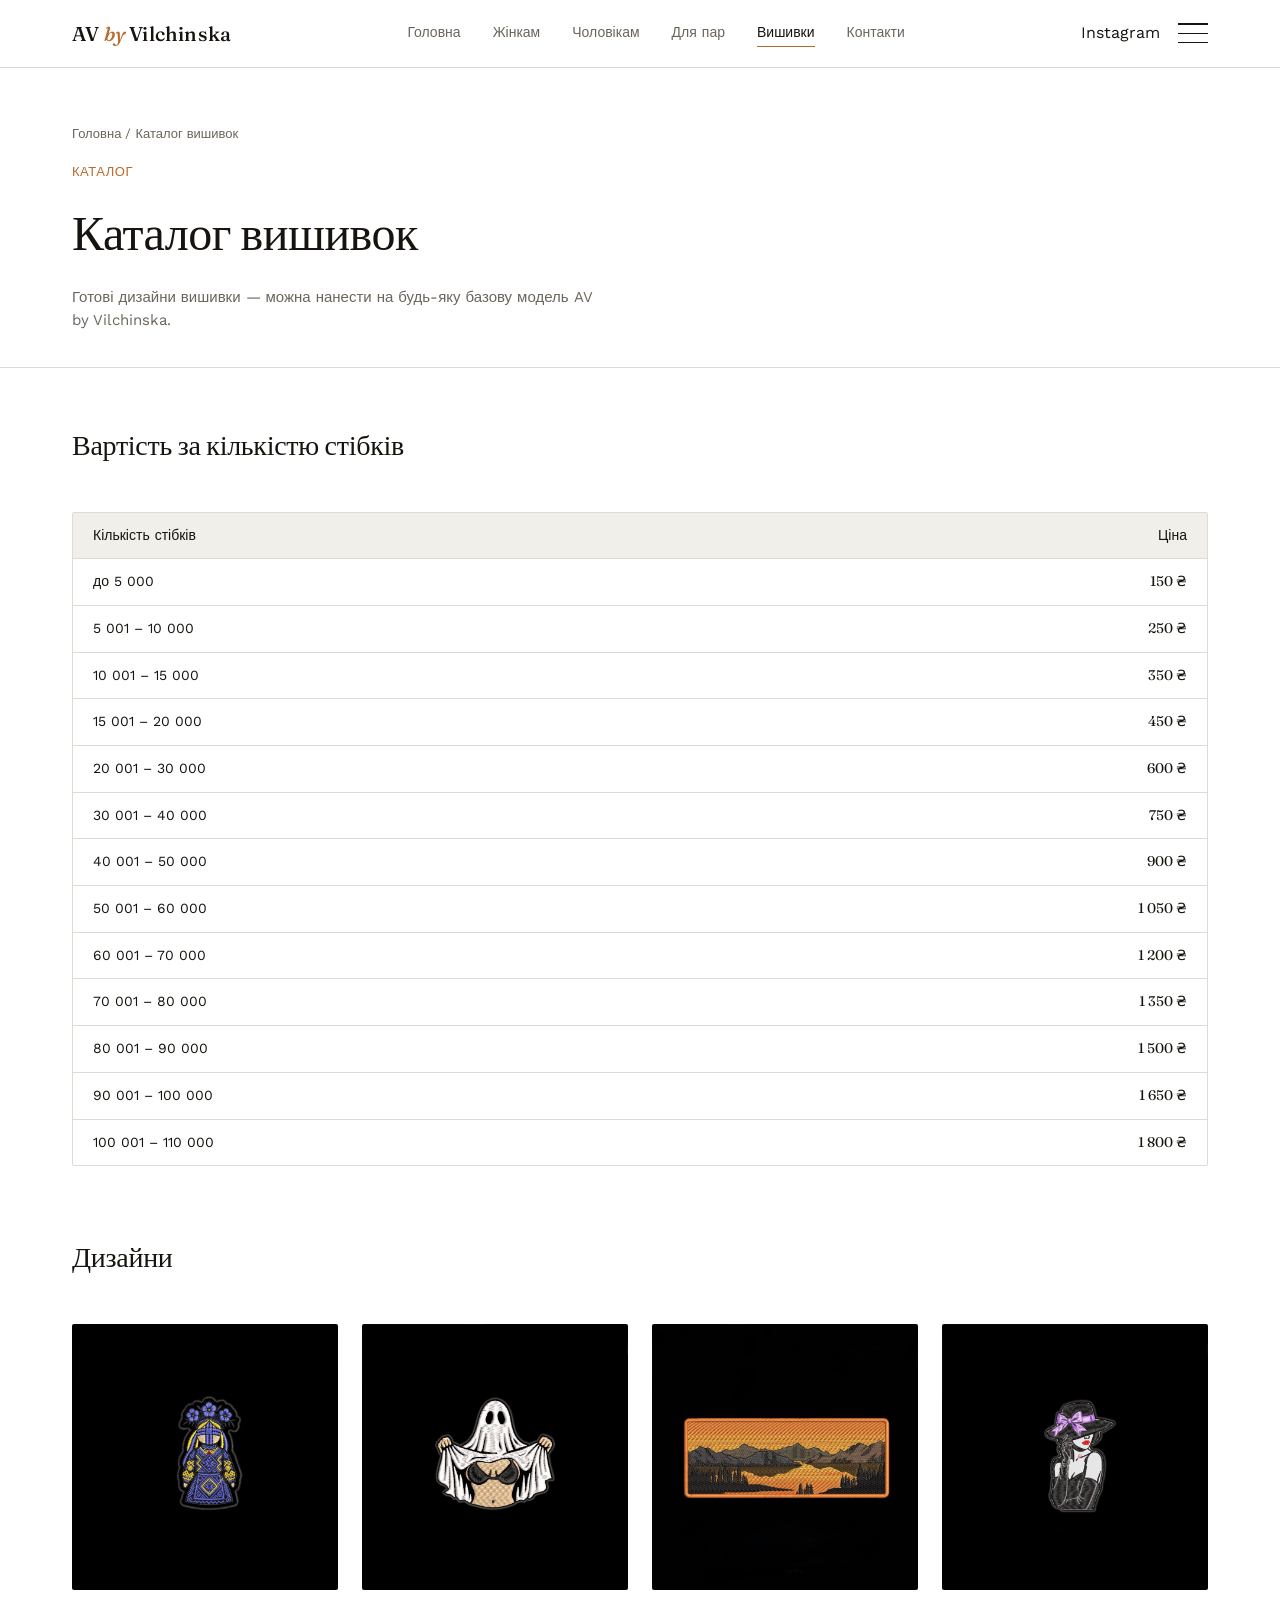
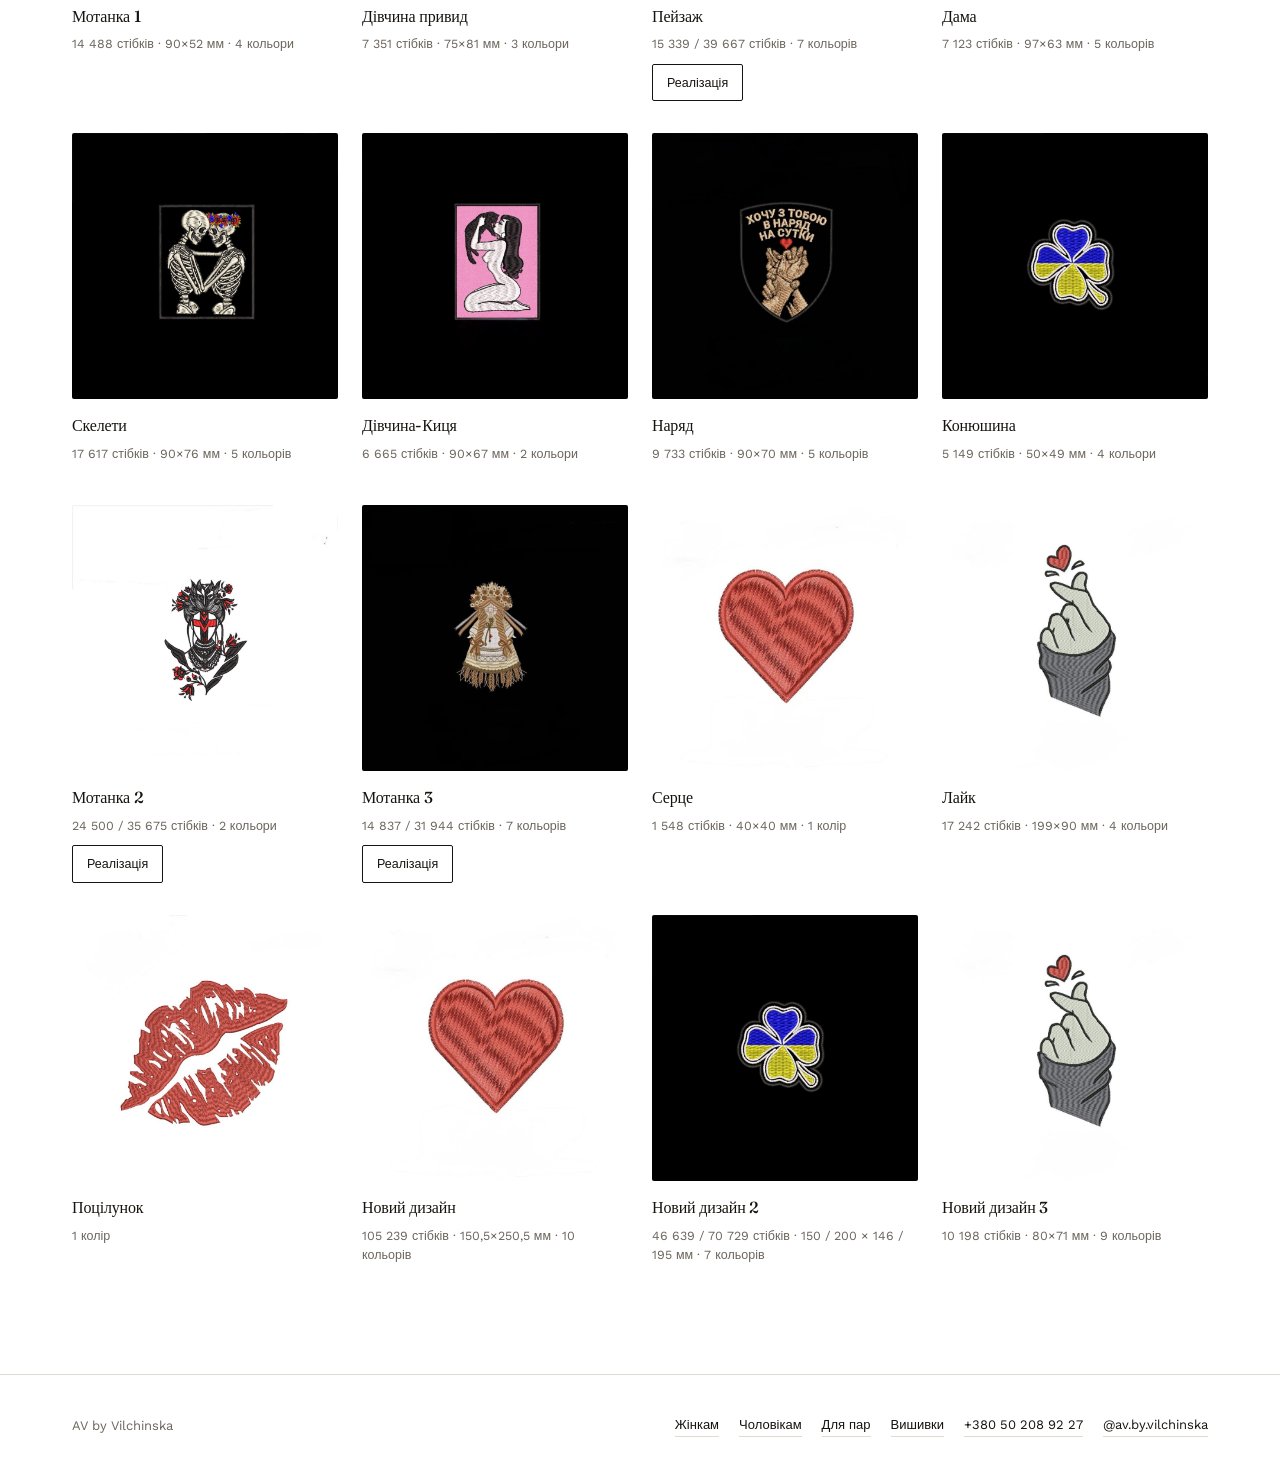
==== commit 457862f6: "смир" ====
--- a/embroidery/index.html
+++ b/embroidery/index.html
@@ -136,6 +136,7 @@
         <div class="emb-photo"><img src="../assets/images/embroidery/emb-motanka-2.jpg" alt="Вишивка «Мотанка 2»"></div>
         <h3>Мотанка 2</h3>
         <div class="emb-spec">24 500 / 35 675 стібків · 2 кольори</div>
+        <a class="emb-realized" href="../women/t-shirts/index.html#emb-motanka2">Реалізація</a>
       </div>
 
       <div class="emb-card" data-reveal>
@@ -161,6 +162,24 @@
         <div class="emb-photo"><img src="../assets/images/embroidery/emb-kiss.jpg" alt="Вишивка «Поцілунок»"></div>
         <h3>Поцілунок</h3>
         <div class="emb-spec">1 колір</div>
+      </div>
+
+      <div class="emb-card" data-reveal>
+        <div class="emb-photo"><img src="../assets/images/embroidery/emb-heart.jpg" alt="Вишивка"></div>
+        <h3>Новий дизайн</h3>
+        <div class="emb-spec">105 239 стібків · 150,5×250,5 мм · 10 кольорів</div>
+      </div>
+
+      <div class="emb-card" data-reveal>
+        <div class="emb-photo"><img src="../assets/images/embroidery/emb-clover.jpg" alt="Вишивка"></div>
+        <h3>Новий дизайн 2</h3>
+        <div class="emb-spec">46 639 / 70 729 стібків · 150 / 200 × 146 / 195 мм · 7 кольорів</div>
+      </div>
+
+      <div class="emb-card" data-reveal>
+        <div class="emb-photo"><img src="../assets/images/embroidery/emb-like.jpg" alt="Вишивка"></div>
+        <h3>Новий дизайн 3</h3>
+        <div class="emb-spec">10 198 стібків · 80×71 мм · 9 кольорів</div>
       </div>
 
     </div>
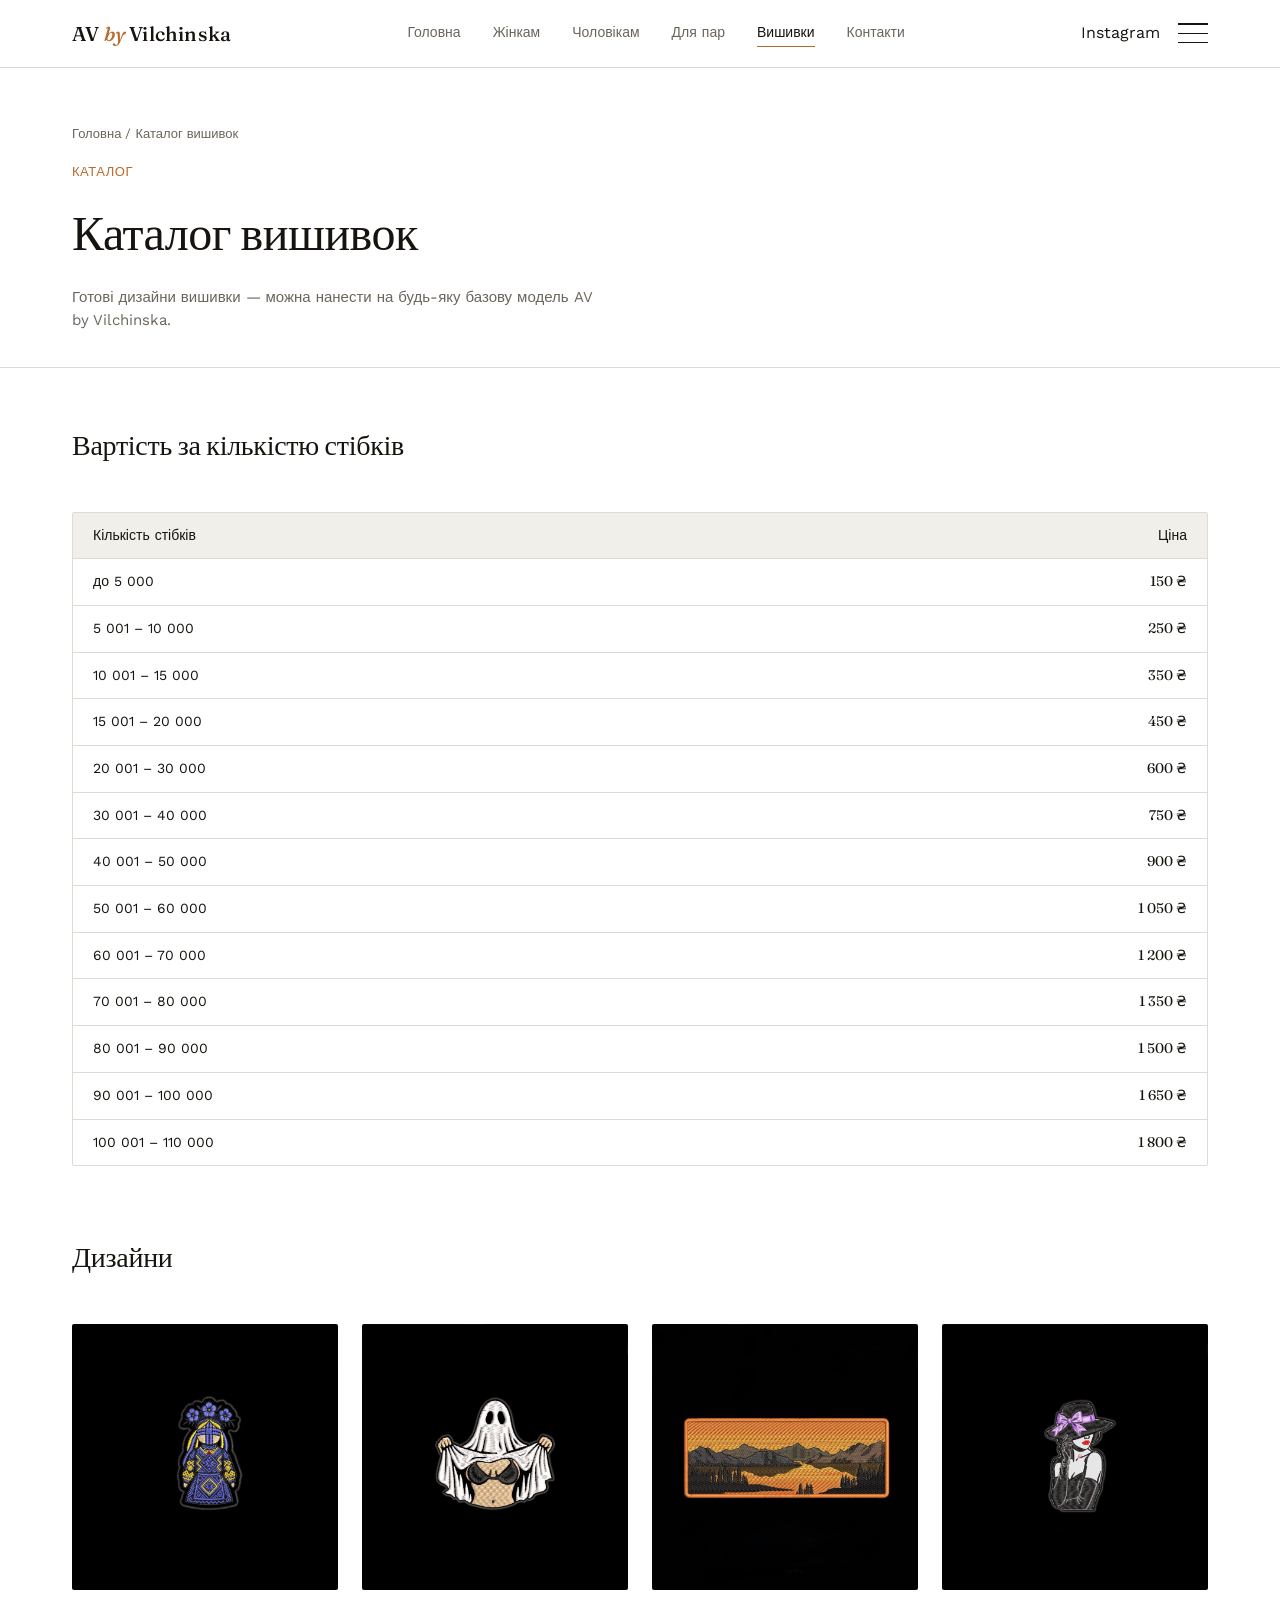
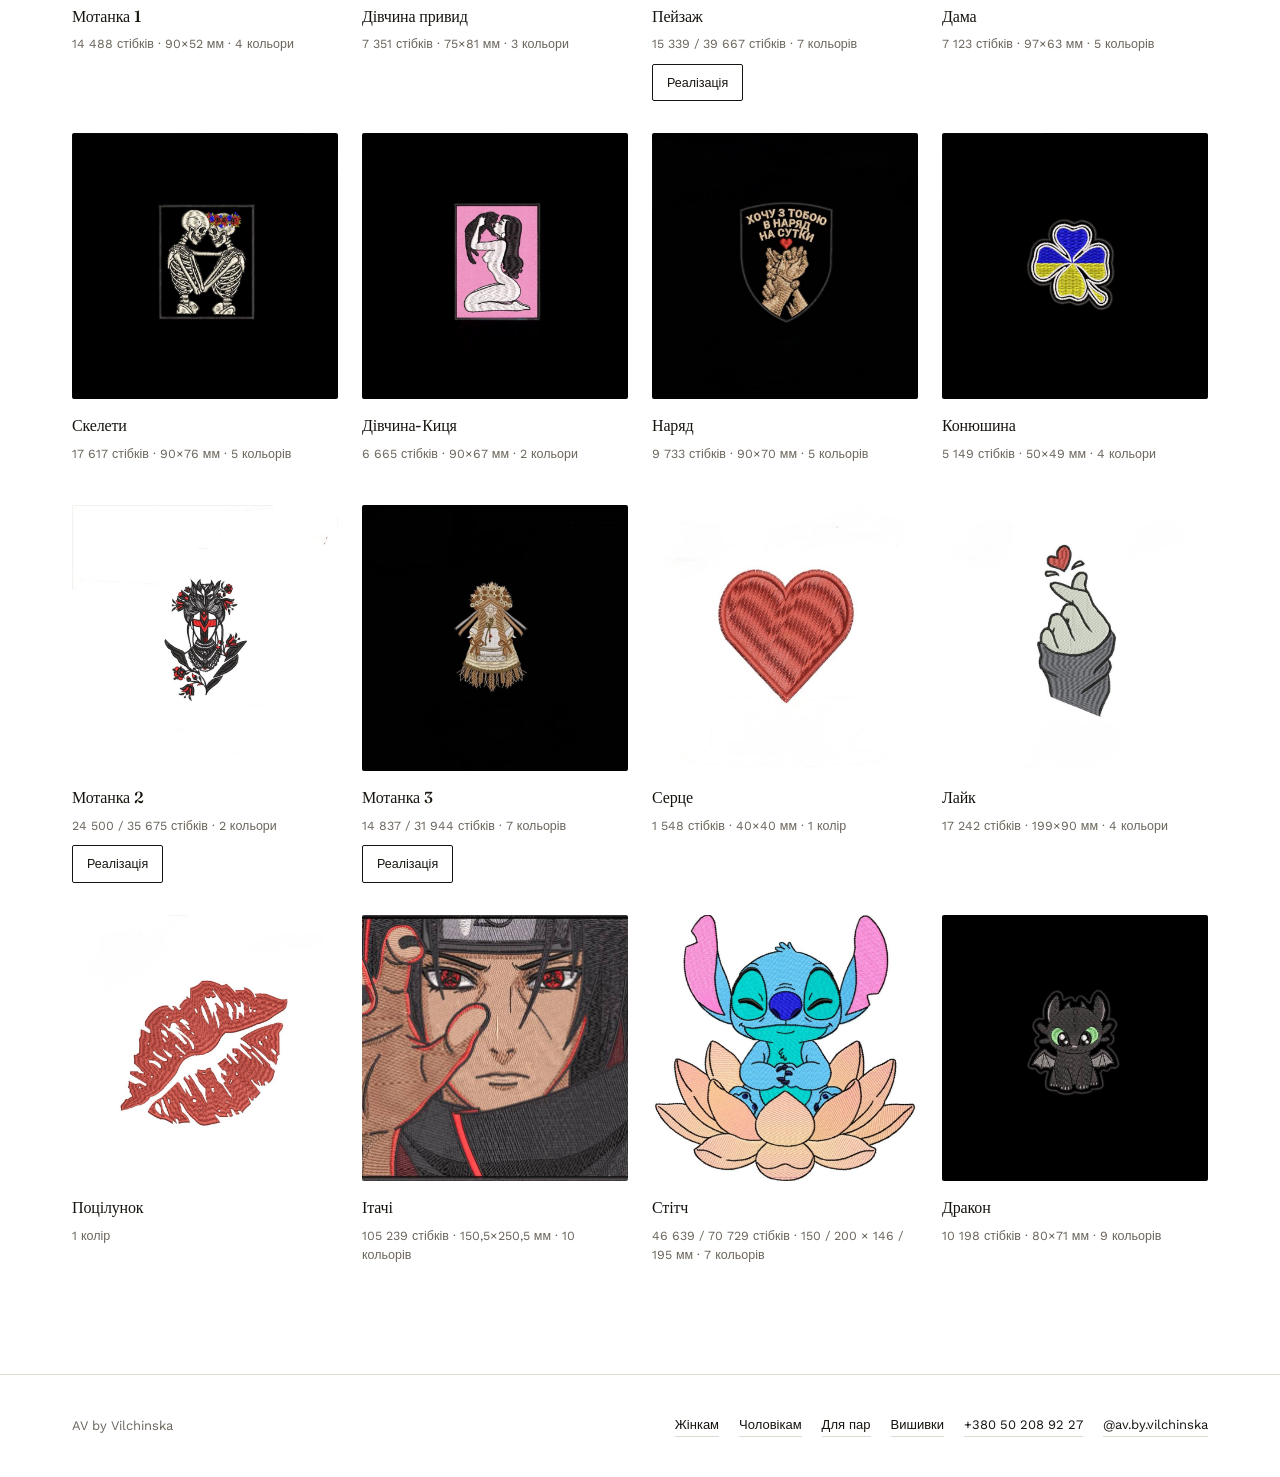
==== commit 4eb0648b: "Update embroidery designs and images in index.html" ====
--- a/embroidery/index.html
+++ b/embroidery/index.html
@@ -165,20 +165,20 @@
       </div>
 
       <div class="emb-card" data-reveal>
-        <div class="emb-photo"><img src="../assets/images/embroidery/emb-heart.jpg" alt="Вишивка"></div>
-        <h3>Новий дизайн</h3>
+        <div class="emb-photo"><img src="../assets/images/embroidery/emb-itachi.jpg" alt="Вишивка"></div>
+        <h3>Ітачі</h3>
         <div class="emb-spec">105 239 стібків · 150,5×250,5 мм · 10 кольорів</div>
       </div>
 
       <div class="emb-card" data-reveal>
-        <div class="emb-photo"><img src="../assets/images/embroidery/emb-clover.jpg" alt="Вишивка"></div>
-        <h3>Новий дизайн 2</h3>
+        <div class="emb-photo"><img src="../assets/images/embroidery/emb-stitch.jpg" alt="Вишивка"></div>
+        <h3>Стітч</h3>
         <div class="emb-spec">46 639 / 70 729 стібків · 150 / 200 × 146 / 195 мм · 7 кольорів</div>
       </div>
 
       <div class="emb-card" data-reveal>
-        <div class="emb-photo"><img src="../assets/images/embroidery/emb-like.jpg" alt="Вишивка"></div>
-        <h3>Новий дизайн 3</h3>
+        <div class="emb-photo"><img src="../assets/images/embroidery/emb-bez.jpg" alt="Вишивка"></div>
+        <h3>Дракон</h3>
         <div class="emb-spec">10 198 стібків · 80×71 мм · 9 кольорів</div>
       </div>
 
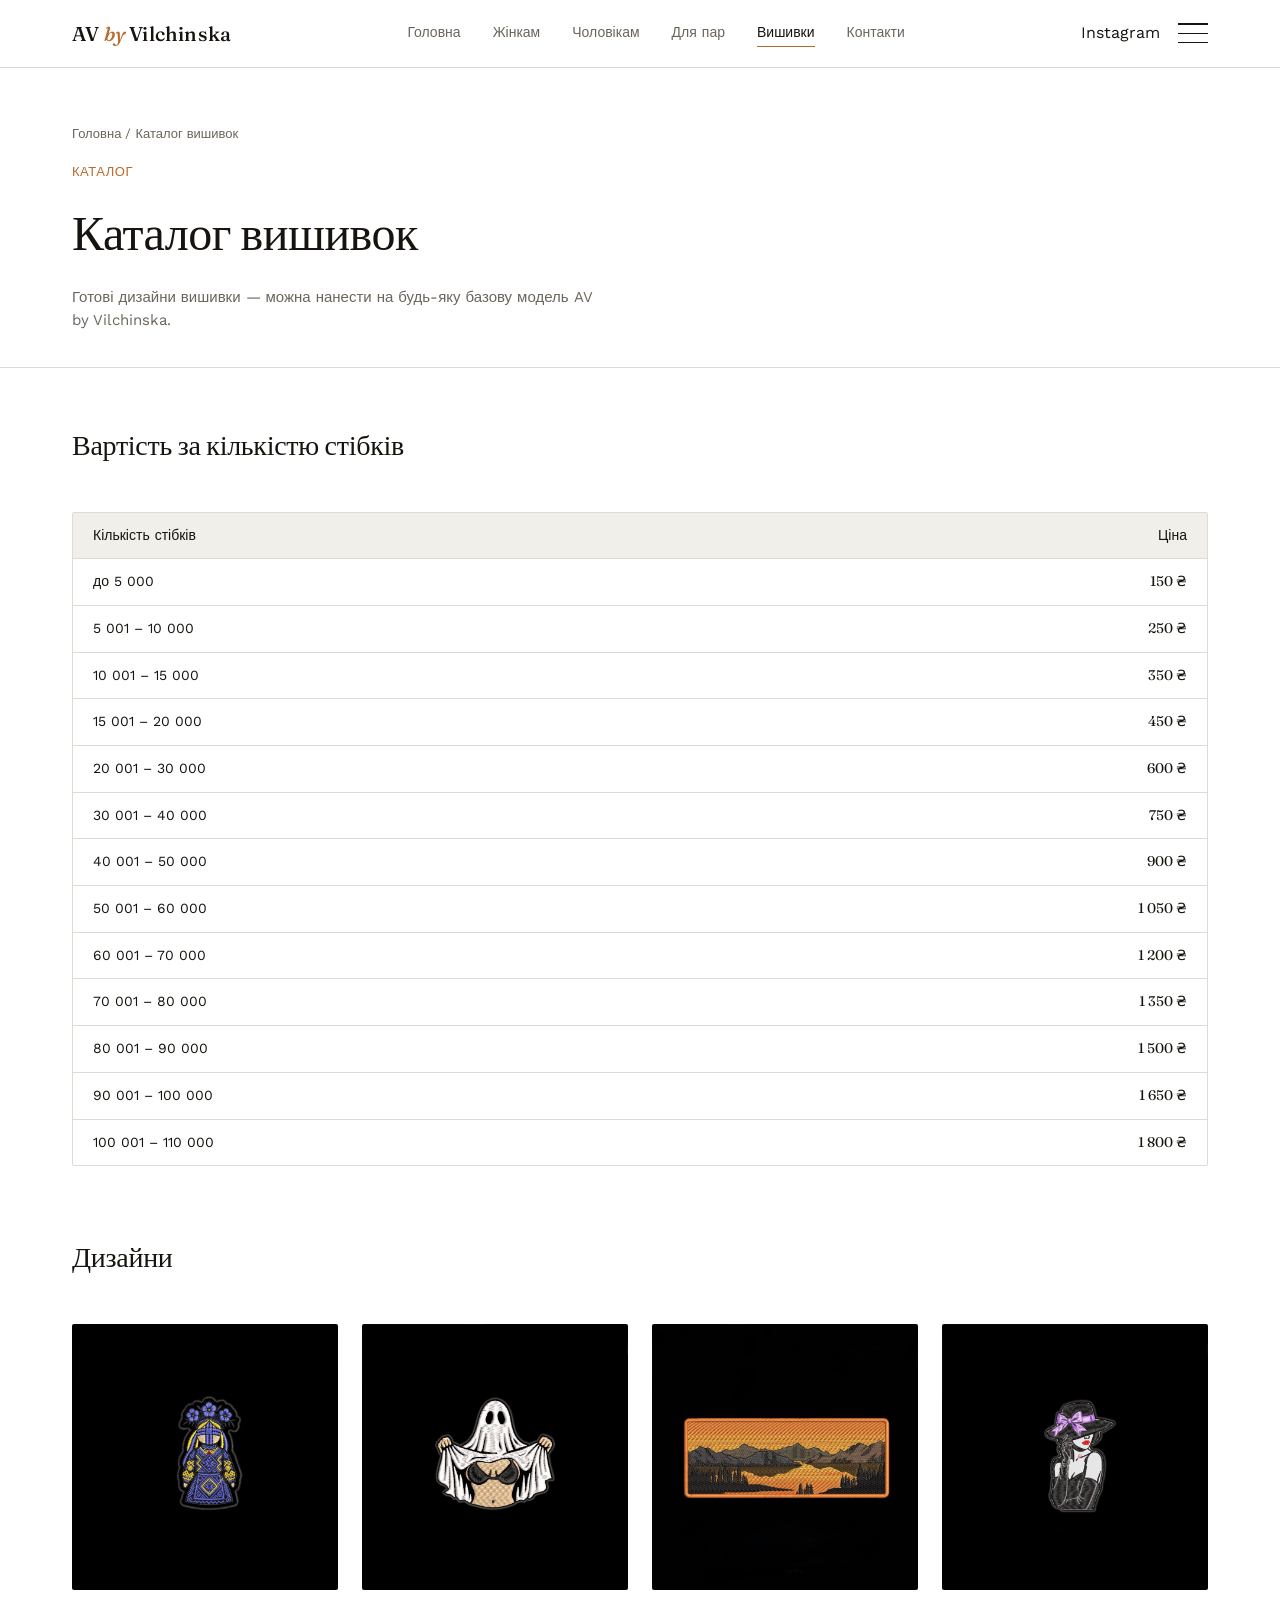
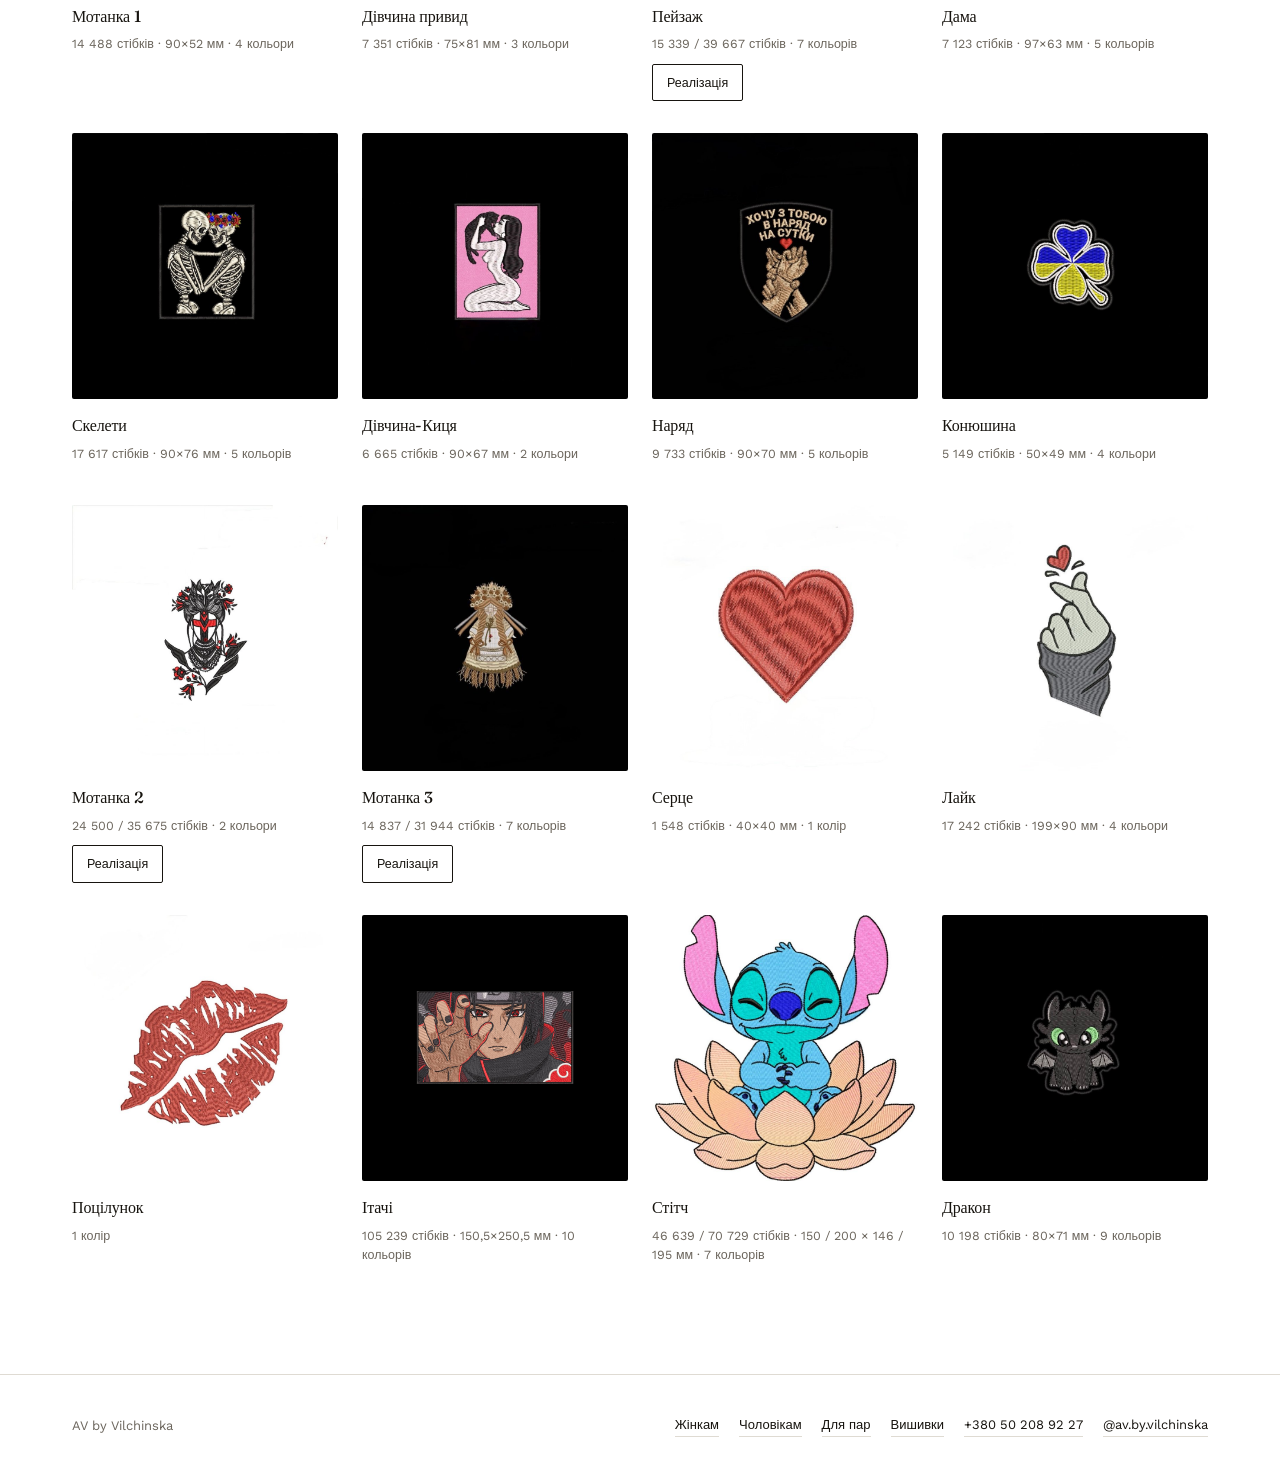
==== commit eb603317: "Update image source for embroidery item" ====
--- a/embroidery/index.html
+++ b/embroidery/index.html
@@ -165,7 +165,7 @@
       </div>
 
       <div class="emb-card" data-reveal>
-        <div class="emb-photo"><img src="../assets/images/embroidery/emb-itachi.jpg" alt="Вишивка"></div>
+        <div class="emb-photo"><img src="../assets/images/embroidery/emb-itac.jpg" alt="Вишивка"></div>
         <h3>Ітачі</h3>
         <div class="emb-spec">105 239 стібків · 150,5×250,5 мм · 10 кольорів</div>
       </div>
